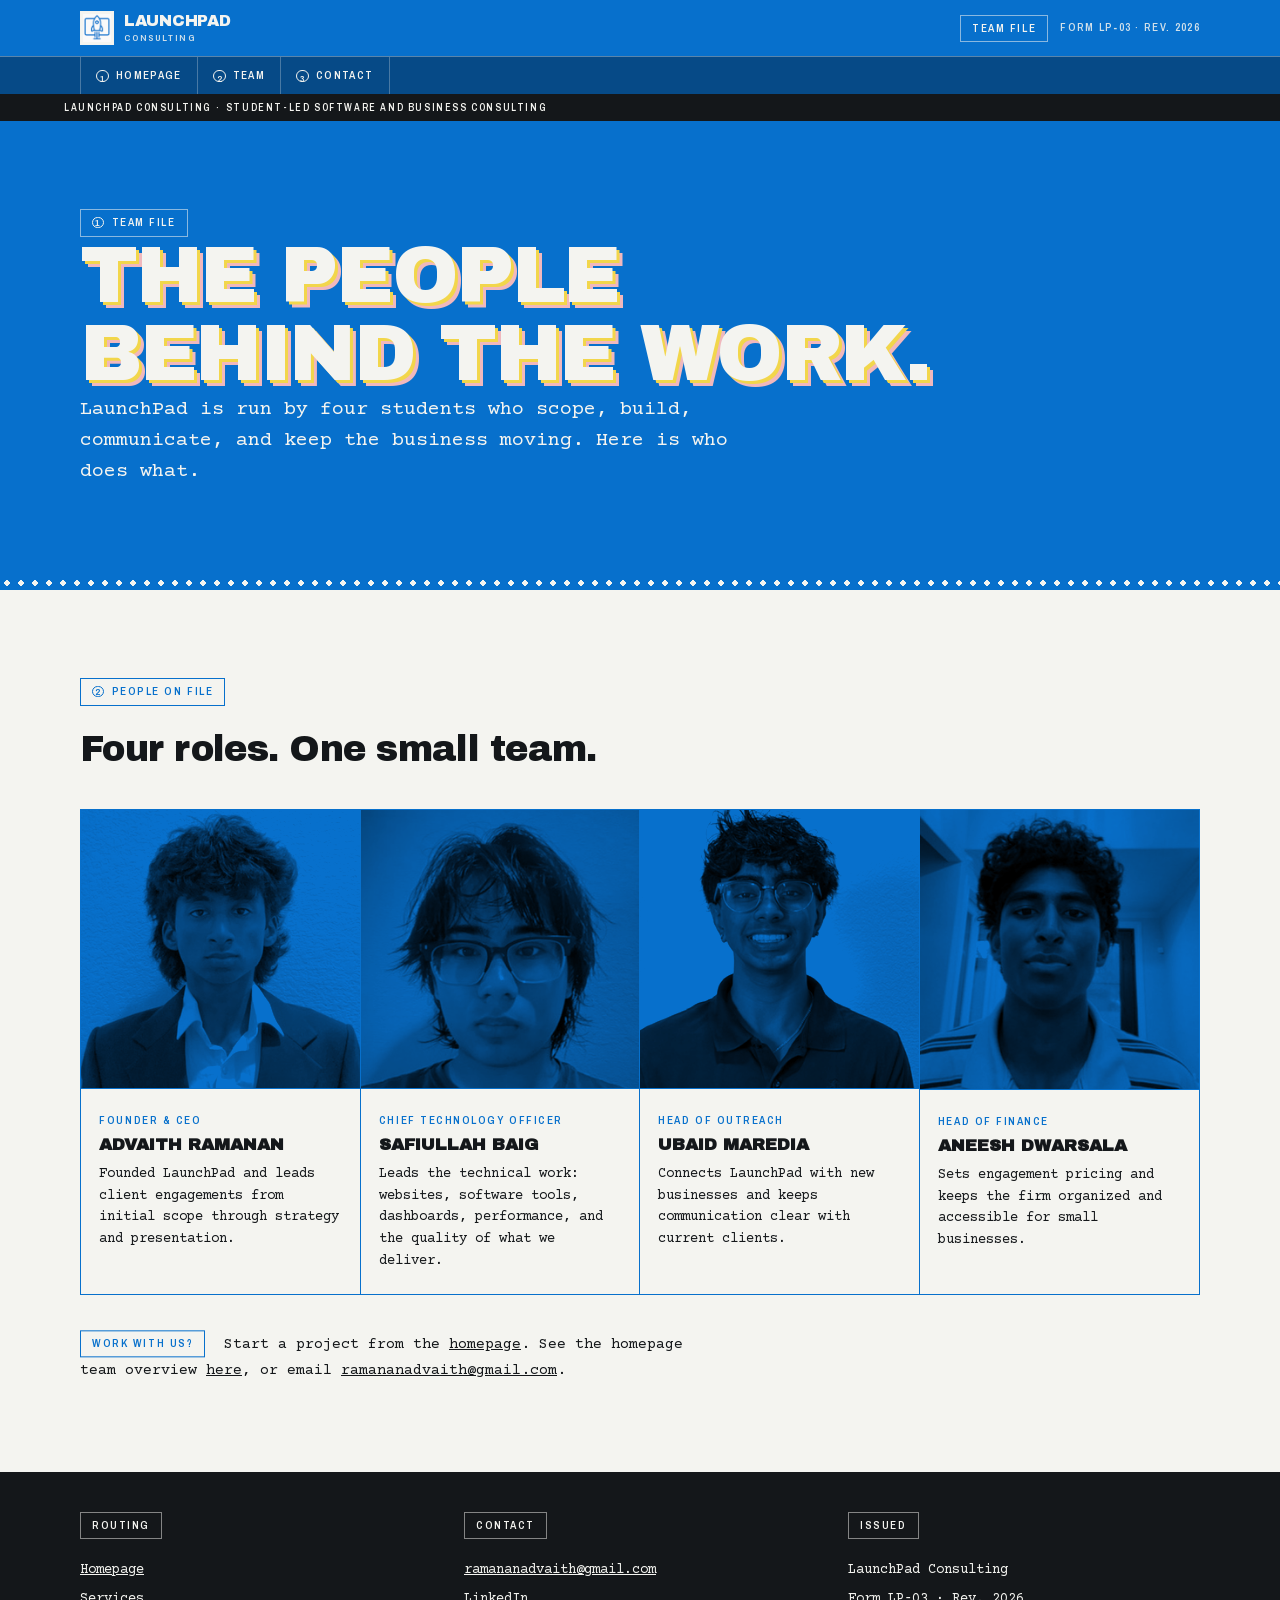
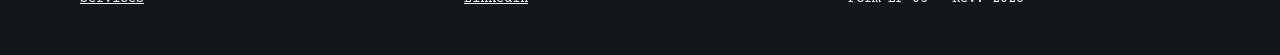
==== team/index.html @ 58563352 "Expand consulting site SEO and team pages" ====
<!DOCTYPE html>
<html lang="en">
<head>
<meta charset="utf-8">
<meta name="viewport" content="width=device-width, initial-scale=1">
<title>Team | LaunchPad Consulting</title>
<meta name="description" content="Meet the student-led team behind LaunchPad Consulting: software, websites, dashboards, and practical business solutions.">
<meta name="robots" content="index, follow">
<link rel="canonical" href="https://launchpadconsulting.xyz/team/">
<meta property="og:type" content="profile">
<meta property="og:site_name" content="LaunchPad Consulting">
<meta property="og:title" content="Team | LaunchPad Consulting">
<meta property="og:description" content="Meet the student-led team behind LaunchPad Consulting.">
<meta property="og:url" content="https://launchpadconsulting.xyz/team/">
<meta property="og:image" content="https://launchpadconsulting.xyz/assets/logo.png">
<script type="application/ld+json">
{
  "@context": "https://schema.org",
  "@graph": [
    {
      "@type": "Organization",
      "@id": "https://launchpadconsulting.xyz/#organization",
      "name": "LaunchPad Consulting",
      "url": "https://launchpadconsulting.xyz/"
    },
    {
      "@type": "CollectionPage",
      "@id": "https://launchpadconsulting.xyz/team/#webpage",
      "name": "Team | LaunchPad Consulting",
      "url": "https://launchpadconsulting.xyz/team/",
      "isPartOf": {"@id": "https://launchpadconsulting.xyz/#website"},
      "about": {"@id": "https://launchpadconsulting.xyz/#organization"}
    },
    {
      "@type": "Person",
      "name": "Advaith Ramanan",
      "jobTitle": "Founder & CEO",
      "worksFor": {"@id": "https://launchpadconsulting.xyz/#organization"},
      "image": "https://launchpadconsulting.xyz/assets/team/advaith_ramanan.jpg"
    },
    {
      "@type": "Person",
      "name": "Safiullah Baig",
      "jobTitle": "Chief Technology Officer",
      "description": "Leads LaunchPad's technical work, including websites, software tools, dashboards, performance, and delivery quality.",
      "worksFor": {"@id": "https://launchpadconsulting.xyz/#organization"},
      "image": "https://launchpadconsulting.xyz/assets/team/safiullah_baig.jpg"
    },
    {
      "@type": "Person",
      "name": "Ubaid Maredia",
      "jobTitle": "Head of Outreach",
      "worksFor": {"@id": "https://launchpadconsulting.xyz/#organization"},
      "image": "https://launchpadconsulting.xyz/assets/team/ubaid_maredia.jpg"
    },
    {
      "@type": "Person",
      "name": "Aneesh Dwarsala",
      "jobTitle": "Head of Finance",
      "worksFor": {"@id": "https://launchpadconsulting.xyz/#organization"},
      "image": "https://launchpadconsulting.xyz/assets/team/aneesh_dwarsala.jpg"
    }
  ]
}
</script>
<link rel="icon" href="../assets/logo.png">
<link rel="stylesheet" href="../styles.css">
</head>
<body>
<a class="skip" href="#team-list">Skip to team</a>
<header class="masthead">
  <div class="masthead__bar">
    <a class="masthead__mark" href="../">
      <img src="../assets/mark.png" alt="" width="40" height="40" aria-hidden="true">
      <span class="masthead__name">LaunchPad<span> Consulting</span></span>
    </a>
    <p class="masthead__meta">
      <span class="plate plate--onblue">Team File</span>
      <span class="masthead__form">Form LP&#8209;03 · Rev. 2026</span>
    </p>
  </div>
  <nav class="masthead__nav" aria-label="Site navigation">
    <ul>
      <li><a href="../"><i aria-hidden="true">1</i> Homepage</a></li>
      <li><a href="#team-list"><i aria-hidden="true">2</i> Team</a></li>
      <li><a href="../#contact"><i aria-hidden="true">3</i> Contact</a></li>
    </ul>
  </nav>
  <p class="instruct">
    <span>LaunchPad Consulting<span aria-hidden="true"> · </span></span>
    <span>Student-led software and business consulting</span>
  </p>
</header>
<main>
  <section class="part part--blue" aria-labelledby="team-title">
    <div class="wrap">
      <p class="plate plate--onblue"><i aria-hidden="true">1</i> Team file</p>
      <h1 id="team-title" class="display display--carbon">The people<br>behind the work.</h1>
      <p class="lede">LaunchPad is run by four students who scope, build, communicate, and keep the business moving. Here is who does what.</p>
    </div>
  </section>
  <div class="perf" role="presentation"></div>
  <section class="part part--bond part--rule" id="team-list" aria-labelledby="team-list-title">
    <div class="wrap">
      <p class="plate"><i aria-hidden="true">2</i> People on file</p>
      <h2 id="team-list-title" class="heading">Four roles. One small team.</h2>
      <ul class="crew">
        <li class="crew__member">
          <div class="portrait"><img src="../assets/team/advaith_ramanan.jpg" alt="Advaith Ramanan" width="640" height="640"></div>
          <div class="crew__plate"><span class="plate">Founder &amp; CEO</span><h3>Advaith Ramanan</h3><p>Founded LaunchPad and leads client engagements from initial scope through strategy and presentation.</p></div>
        </li>
        <li class="crew__member">
          <div class="portrait"><img src="../assets/team/safiullah_baig.jpg" alt="Safiullah Baig" width="640" height="640"></div>
          <div class="crew__plate"><span class="plate">Chief Technology Officer</span><h3>Safiullah Baig</h3><p>Leads the technical work: websites, software tools, dashboards, performance, and the quality of what we deliver.</p></div>
        </li>
        <li class="crew__member">
          <div class="portrait"><img src="../assets/team/ubaid_maredia.jpg" alt="Ubaid Maredia" width="640" height="640"></div>
          <div class="crew__plate"><span class="plate">Head of Outreach</span><h3>Ubaid Maredia</h3><p>Connects LaunchPad with new businesses and keeps communication clear with current clients.</p></div>
        </li>
        <li class="crew__member">
          <div class="portrait"><img src="../assets/team/aneesh_dwarsala.jpg" alt="Aneesh Dwarsala" width="640" height="640"></div>
          <div class="crew__plate"><span class="plate">Head of Finance</span><h3>Aneesh Dwarsala</h3><p>Sets engagement pricing and keeps the firm organized and accessible for small businesses.</p></div>
        </li>
      </ul>
      <p class="note"><span class="plate">Work with us?</span> Start a project from the <a href="../#contact">homepage</a>. See the homepage team overview <a href="../#team">here</a>, or email <a href="mailto:ramananadvaith@gmail.com">ramananadvaith@gmail.com</a>.</p>
    </div>
  </section>
</main>
<footer class="foot">
  <div class="wrap foot__grid">
    <div><span class="plate">Routing</span><ul class="routing"><li><a href="../">Homepage</a></li><li><a href="../#services">Services</a></li></ul></div>
    <div><span class="plate">Contact</span><ul class="routing"><li><a href="mailto:ramananadvaith@gmail.com">ramananadvaith@gmail.com</a></li><li><a href="https://www.linkedin.com/company/launchpad-consulting-network/" rel="noopener">LinkedIn</a></li></ul></div>
    <div><span class="plate">Issued</span><ul class="routing"><li>LaunchPad Consulting</li><li>Form LP&#8209;03 · Rev. 2026</li></ul></div>
  </div>
</footer>
</body>
</html>
---- styles.css ----
/* ==========================================================================
   LaunchPad Consulting — the work order
   Flat process inks on carbonless stock. No radius, no shadow, no gradient
   except the perforation repeat. See DESIGN.md.
   ========================================================================== */

@font-face{font-family:"Archivo Black";src:url("assets/fonts/archivo-black.woff2") format("woff2");font-weight:400;font-style:normal;font-display:swap}
@font-face{font-family:"Archivo Narrow";src:url("assets/fonts/archivo-narrow-600.woff2") format("woff2");font-weight:600;font-style:normal;font-display:swap}
@font-face{font-family:"Courier Prime";src:url("assets/fonts/courier-prime-400.woff2") format("woff2");font-weight:400;font-style:normal;font-display:swap}
@font-face{font-family:"Courier Prime";src:url("assets/fonts/courier-prime-700.woff2") format("woff2");font-weight:700;font-style:normal;font-display:swap}

:root{
  /* inks */
  --ink-blue:#0770cc;
  --ink-blue-deep:#064a87;
  --ink-black:#14171a;
  --ink-red:#c8322b;
  /* stamp inks for the tinted stocks — the bright red and press blue drop
     below 4.5:1 on canary and pink, so the darker mixes carry those parts */
  --ink-red-deep:#9e2119;
  --ink-blue-onstock:#064a87;
  /* stocks */
  --stock-bond:#f4f4f0;
  --stock-canary:#f2d64b;
  --stock-pink:#f0b8bd;
  --stock-manila:#d9cfae;

  --rule:1px solid var(--ink-blue);
  --rule-thick:2px solid var(--ink-blue);

  --display:"Archivo Black",Impact,"Haettenschweiler",sans-serif;
  --label:"Archivo Narrow","Arial Narrow",Arial,sans-serif;
  --data:"Courier Prime","Courier New",Courier,monospace;

  --gap:clamp(1.25rem,3.5vw,2.75rem);
  --pad:clamp(1.25rem,5vw,4.5rem);
}

*,*::before,*::after{box-sizing:border-box}
html{-webkit-text-size-adjust:100%}
body{
  margin:0;
  background:var(--stock-bond);
  color:var(--ink-black);
  font-family:var(--data);
  font-size:clamp(1rem,.96rem + .18vw,1.0625rem);
  line-height:1.62;
  overflow-x:hidden;
}
img{max-width:100%;height:auto;display:block}
a{color:inherit}
ul,ol{margin:0;padding:0;list-style:none}
h1,h2,h3,p{margin:0}

/* nothing rounds, nothing floats */
*{border-radius:0}

.wrap{max-width:78rem;margin-inline:auto;padding-inline:var(--pad)}

.skip{
  position:absolute;left:.5rem;top:-4rem;z-index:100;
  background:var(--ink-red);color:#fff;padding:.7rem 1.1rem;
  font-family:var(--label);text-transform:uppercase;letter-spacing:.12em;
  font-size:.8rem;text-decoration:none;transition:top .12s;
}
.skip:focus{top:.5rem}

/* --------------------------------------------------------------- plates */
.plate{
  display:inline-flex;align-items:center;gap:.5rem;
  font-family:var(--label);font-weight:600;
  text-transform:uppercase;letter-spacing:.14em;
  font-size:.6875rem;line-height:1;
  padding:.45rem .7rem;
  border:var(--rule);
  color:var(--ink-blue);
  background:var(--stock-bond);
}
.plate i{
  font-style:normal;display:inline-grid;place-items:center;
  width:1.15em;height:1.15em;border:1px solid currentColor;border-radius:50%;
  font-size:.9em;padding-top:.05em;
}
.plate--onblue{color:var(--stock-bond);border-color:rgba(244,244,240,.55);background:transparent}

/* --------------------------------------------------------------- type */
.display{
  font-family:var(--display);font-weight:400;
  font-size:clamp(2.1rem,1rem + 5.4vw,5rem);
  line-height:.98;letter-spacing:-.03em;
  text-transform:uppercase;
  text-wrap:balance;
}
.display--sm{font-size:clamp(1.9rem,1rem + 4vw,3.6rem)}
/* carbon misregistration: the second and third copies printed a hair off the
   first. Flat hard offsets, no blur — this is a press artefact, not elevation. */
.display--carbon{
  text-shadow:
     3px 3px 0 var(--stock-canary),
     6px 6px 0 var(--stock-pink);
}
/* the offsets scale down with the type, or they crowd the letterforms */
@media (max-width:560px){.display--carbon{text-shadow:1.5px 1.5px 0 var(--stock-canary),3px 3px 0 var(--stock-pink)}}

.heading{
  font-family:var(--display);font-weight:400;
  font-size:clamp(1.35rem,.95rem + 1.7vw,2.25rem);
  line-height:1.08;letter-spacing:-.02em;
  text-wrap:balance;
  max-width:22ch;
}

.lede{font-size:clamp(1.02rem,.95rem + .45vw,1.25rem);line-height:1.55;max-width:56ch}
.fineprint{font-size:.8125rem;line-height:1.5;opacity:.78;max-width:52ch}

/* --------------------------------------------------------------- parts */
.part{padding-block:clamp(2.75rem,7vw,5.5rem)}
.part--bond{background:var(--stock-bond)}
.part--blue{background:var(--ink-blue);color:var(--stock-bond)}
.part--deep{background:var(--ink-blue-deep);color:var(--stock-bond)}
.part--canary{background:var(--stock-canary)}
.part--pink{background:var(--stock-pink)}
.part--rule{border-top:var(--rule)}

.part--canary .plate,
.part--pink .plate{background:transparent;border-color:var(--ink-black);color:var(--ink-black)}

/* the tear line between parts */
.perf{
  height:14px;
  background:
    radial-gradient(circle at 7px 7px, var(--stock-bond) 2.6px, transparent 2.8px) 0 0/14px 14px,
    var(--ink-blue);
  border-block:var(--rule);
}

/* --------------------------------------------------------------- masthead */
.masthead{position:sticky;top:0;z-index:50;background:var(--ink-blue);color:var(--stock-bond)}
.masthead__bar{
  display:flex;flex-wrap:wrap;gap:1rem;align-items:center;justify-content:space-between;
  max-width:78rem;margin-inline:auto;padding:.7rem var(--pad);
}
.masthead__mark{display:flex;align-items:center;gap:.65rem;text-decoration:none}
.masthead__mark img{width:34px;height:34px;background:var(--stock-bond);padding:2px;border:1px solid rgba(244,244,240,.5)}
.masthead__name{
  font-family:var(--display);text-transform:uppercase;
  font-size:1rem;letter-spacing:-.01em;line-height:1;
}
.masthead__name span{font-family:var(--label);font-weight:600;letter-spacing:.16em;font-size:.62rem;display:block;margin-top:.28rem;opacity:.85}
.masthead__meta{display:flex;align-items:center;gap:.75rem;flex-wrap:wrap}
.masthead__form{font-family:var(--label);font-weight:600;text-transform:uppercase;letter-spacing:.12em;font-size:.6875rem;opacity:.85}

.masthead__nav{border-top:1px solid rgba(244,244,240,.35);background:var(--ink-blue-deep)}
.masthead__nav ul{
  display:flex;max-width:78rem;margin-inline:auto;padding-inline:var(--pad);
  overflow-x:auto;scrollbar-width:none;
}
.masthead__nav ul::-webkit-scrollbar{display:none}
.masthead__nav a{
  display:flex;align-items:center;gap:.45rem;white-space:nowrap;
  padding:.6rem .95rem;text-decoration:none;
  font-family:var(--label);font-weight:600;text-transform:uppercase;
  letter-spacing:.12em;font-size:.6875rem;
  border-right:1px solid rgba(244,244,240,.28);
}
.masthead__nav li:first-child a{border-left:1px solid rgba(244,244,240,.28)}
.masthead__nav a i{
  font-style:normal;display:inline-grid;place-items:center;
  width:1.35em;height:1.35em;border:1px solid currentColor;border-radius:50%;font-size:.85em;
}
.masthead__nav a:hover{background:var(--ink-blue)}

/* the instruction line printed across the top of every carbonless pad */
.instruct{
  display:flex;flex-wrap:wrap;align-items:center;gap:.1rem .35rem;
  max-width:78rem;margin-inline:auto;padding:.42rem var(--pad);
  background:var(--ink-black);color:var(--stock-bond);
  font-family:var(--label);font-weight:600;text-transform:uppercase;
  letter-spacing:.16em;font-size:.625rem;line-height:1.3;
}
.instruct__legend{display:inline-flex;gap:.25rem;margin-left:.15rem}
.instruct .chip{width:.62rem;height:.62rem}
.masthead .instruct{max-width:none}
.masthead .instruct > *{max-width:78rem}

/* --------------------------------------------------------------- 1 scope */
.scope{
  display:grid;gap:var(--gap);margin-top:1.75rem;
  grid-template-columns:minmax(0,1.45fr) minmax(0,1fr);
  align-items:start;
}
.scope__main .lede{margin-top:1.5rem}
.actions{display:flex;flex-wrap:wrap;gap:.85rem;margin-top:2rem}

.btn{
  display:inline-flex;align-items:center;gap:.6rem;
  font-family:var(--label);font-weight:600;text-transform:uppercase;
  letter-spacing:.14em;font-size:.8125rem;
  padding:1rem 1.5rem;text-decoration:none;
  border:var(--rule-thick);
  transition:background .12s,color .12s,border-color .12s;
}
.btn--stamp{background:var(--stock-bond);color:var(--ink-blue);border-color:var(--stock-bond)}
.btn--stamp:hover{background:var(--stock-canary);border-color:var(--stock-canary);color:var(--ink-black)}
.btn--light{background:var(--stock-canary);border-color:var(--stock-canary);color:var(--ink-black)}
.btn--light:hover{background:var(--stock-bond);border-color:var(--stock-bond);color:var(--ink-blue-deep)}
.btn--ghost{background:transparent;color:var(--stock-bond);border-color:rgba(244,244,240,.6)}
.btn--ghost:hover{border-color:var(--stock-bond);background:rgba(244,244,240,.12)}

.ticket{border:1px solid rgba(244,244,240,.55)}
.ticket__row{padding:1.15rem 1.25rem;border-bottom:1px dashed rgba(244,244,240,.5)}
.ticket__row:last-child{border-bottom:0}
.ticket__row--foot{display:flex;align-items:center;justify-content:space-between;gap:1rem}
.ticket__row--foot .fineprint{margin:0}
.ticket__row .plate{margin-bottom:.7rem}
.ticket__row p{font-size:.9375rem;line-height:1.5}
.ticket__row p + p{margin-top:.6rem}
.part--blue .fineprint{opacity:.8}

/* --------------------------------------------------------------- 2 services */
.part .plate + .heading{margin-top:1.5rem}

/* printed caption block on the left, line-item table on the right */
.split{
  display:grid;gap:var(--gap);
  grid-template-columns:minmax(0,20rem) minmax(0,1fr);
  align-items:start;
}
.split__caption{position:sticky;top:7.5rem}
.split__caption .heading{max-width:16ch}
.split__caption .note{margin-top:1.75rem}

.lines{border-top:var(--rule)}
.line{
  display:grid;
  grid-template-columns:2.4rem 3.2rem minmax(0,1fr);
  align-items:start;gap:0 1rem;
  padding:1.35rem 0;
  border-bottom:var(--rule);
}
.line__box{
  width:1.15rem;height:1.15rem;border:var(--rule-thick);margin-top:.32rem;
  background:
    linear-gradient(to bottom right,transparent calc(50% - 1px),var(--ink-blue) calc(50% - 1px),var(--ink-blue) calc(50% + 1px),transparent calc(50% + 1px)),
    linear-gradient(to bottom left,transparent calc(50% - 1px),var(--ink-blue) calc(50% - 1px),var(--ink-blue) calc(50% + 1px),transparent calc(50% + 1px));
}
.line__no{
  font-family:var(--label);font-weight:600;color:var(--ink-blue);
  letter-spacing:.1em;font-size:.8125rem;padding-top:.42rem;
}
.line__body h3{
  font-family:var(--display);font-size:1.0625rem;text-transform:uppercase;
  letter-spacing:.005em;line-height:1.2;
}
.line__body p{margin-top:.5rem;max-width:64ch;font-size:.9375rem;line-height:1.6}

.note{margin-top:2.25rem;font-size:.9375rem;max-width:70ch;line-height:1.7}
.note .plate{margin-right:.6rem;transform:translateY(-.06em)}

/* --------------------------------------------------------------- 3 crew */
.crew{
  display:grid;gap:0;margin-top:2.5rem;
  grid-template-columns:repeat(4,minmax(0,1fr));
  border:var(--rule);
}
.crew__member{border-right:var(--rule);display:flex;flex-direction:column}
.crew__member:last-child{border-right:0}

/* one-colour reproduction, as a form photo would be printed: highlights take
   the press blue, shadows drop to black. Applied identically to all four so
   studio portraits and phone selfies read as one set. */
.portrait{background:var(--ink-blue);isolation:isolate;border-bottom:var(--rule)}
.portrait img{
  width:100%;aspect-ratio:1;object-fit:cover;
  filter:grayscale(1) brightness(1.14) contrast(1.08);
  mix-blend-mode:multiply;
}
.crew__plate{padding:1.1rem 1.15rem 1.35rem;flex:1}
.crew__plate .plate{border:0;padding:0;background:transparent;margin-bottom:.55rem}
.crew__plate h3{font-family:var(--display);font-size:1.0625rem;text-transform:uppercase;line-height:1.15}
.crew__plate p{margin-top:.6rem;font-size:.875rem;line-height:1.55}

.about{
  margin-top:2.5rem;border:var(--rule);
  padding:1.6rem clamp(1.1rem,3vw,2rem);
  background:var(--stock-manila);
  display:grid;gap:var(--gap);
  grid-template-columns:minmax(0,1.35fr) minmax(0,1fr);
  align-items:start;
}
.about .plate{border-color:var(--ink-black);color:var(--ink-black);background:transparent;margin-bottom:1rem}
.about p{max-width:60ch}
.about p + p{margin-top:1rem}

/* the form's own spec block — ruled key/value rows */
.spec{margin:0;border-top:1px solid rgba(20,23,26,.35)}
.spec > div{
  display:grid;grid-template-columns:minmax(0,9rem) minmax(0,1fr);gap:1rem;
  padding:.6rem 0;border-bottom:1px solid rgba(20,23,26,.35);
}
.spec dt{
  font-family:var(--label);font-weight:600;text-transform:uppercase;
  letter-spacing:.12em;font-size:.6875rem;padding-top:.28em;
}
.spec dd{margin:0;font-size:.875rem;line-height:1.45}

/* --------------------------------------------------------------- 4 files */
.files{margin-top:2.5rem;border:2px solid var(--ink-black)}
.file{
  display:grid;
  grid-template-columns:8rem minmax(0,1fr) 15rem;
  gap:.35rem 1.5rem;align-items:center;
  padding:1.25rem clamp(1rem,2.5vw,1.5rem);
  border-bottom:1px solid var(--ink-black);
}
.file:last-child{border-bottom:0}
.file .plate{grid-row:span 2;align-self:start;margin-top:.2rem}
.file h3{font-family:var(--display);font-size:1.125rem;text-transform:uppercase;line-height:1.15}
.file h3 a{text-decoration:none;border-bottom:2px solid var(--ink-black)}
.file h3 a:hover{background:var(--ink-black);color:var(--stock-canary);border-color:transparent}
.file__sector{grid-column:2;font-size:.875rem;line-height:1.45}
.file__status{grid-column:3;grid-row:1 / span 2;justify-self:end;text-align:right}
.file--open .fineprint{grid-column:2;font-size:.8125rem;margin-top:.15rem}

/* --------------------------------------------------------------- 5 remarks */
.remarks__intro{margin-top:1.25rem;max-width:62ch;font-size:.9375rem}
.remarks{
  display:grid;gap:0;margin-top:2.25rem;
  grid-template-columns:repeat(3,minmax(0,1fr));
  border:2px solid var(--ink-black);
}
.remark{padding:1.35rem;border-right:1px solid var(--ink-black)}
.remark:last-child{border-right:0}
.remark__field{margin:1.15rem 0 1.4rem;display:grid;gap:1.4rem}
.remark__field span{display:block;height:1px;background:var(--ink-black);opacity:.45}
.remark__field span:last-child{width:62%}
.remark__sig{border-top:1px dashed var(--ink-black);padding-top:1.15rem}
/* signature and date rules — the part the client actually fills in */
.sigline{margin:1.25rem 0 0}
.sigline > div{display:grid;grid-template-columns:auto minmax(0,1fr);gap:.6rem;align-items:end;margin-top:.85rem}
.sigline dt{
  font-family:var(--label);font-weight:600;text-transform:uppercase;
  letter-spacing:.12em;font-size:.625rem;
}
.sigline dd{margin:0;border-bottom:1px solid var(--ink-black);height:1.05rem;opacity:.55}
/* the rotated stamp must stay inside its box at every column width */
.remark__sig .stamp{font-size:.6875rem;letter-spacing:.1em;padding:.5rem .65rem;max-width:100%}
.part--pink .note a{color:var(--ink-black)}

/* --------------------------------------------------------------- 6 order */
.order{
  display:grid;gap:var(--gap);margin-top:2.25rem;
  grid-template-columns:minmax(0,1fr) minmax(0,1.1fr);
  align-items:start;
}
.order__fields{border-top:1px solid rgba(244,244,240,.45)}
.order__fields li{
  display:grid;grid-template-columns:5.5rem minmax(0,1fr);gap:1rem;align-items:baseline;
  padding:1.05rem 1rem 1.05rem 0;border-bottom:1px solid rgba(244,244,240,.45);
  font-size:.9375rem;
}
.order__fields .plate{flex:none;justify-self:start}
.order__action .fineprint{margin-top:1.1rem}
.order__action .fineprint a{color:var(--stock-canary)}

/* --------------------------------------------------------------- stamps */
.stamp{
  display:inline-block;
  font-family:var(--label);font-weight:600;text-transform:uppercase;
  letter-spacing:.16em;font-size:.75rem;line-height:1;
  padding:.55rem .8rem;
  border:2px solid var(--ink-red);color:var(--ink-red);
  transform:rotate(-4deg);
  transform-origin:left center;
}
.stamp--blue{border-color:var(--ink-blue-onstock);color:var(--ink-blue-onstock);transform:rotate(-6deg)}
/* canary and pink need the darker inks to clear 4.5:1 */
.part--canary .stamp,.part--pink .stamp{border-color:var(--ink-red-deep);color:var(--ink-red-deep)}
.part--canary .stamp--blue{border-color:var(--ink-blue-onstock);color:var(--ink-blue-onstock)}
.stamp--light{border-color:var(--stock-bond);color:var(--stock-bond);transform:rotate(-3deg)}
.stamp--outline{border-style:dashed;transform:rotate(-5deg);opacity:.85}
.file__status .stamp{transform-origin:right center}

.stamp--pending{opacity:0}
.stamp--struck{animation:strike 200ms cubic-bezier(.2,.9,.25,1) forwards}
@keyframes strike{
  0%  {opacity:0;transform:rotate(-4deg) scale(1.22)}
  70% {opacity:1;transform:rotate(-4deg) scale(.985)}
  100%{opacity:1;transform:rotate(-4deg) scale(1)}
}
.stamp--blue.stamp--struck{animation-name:strike-blue}
@keyframes strike-blue{
  0%{opacity:0;transform:rotate(-6deg) scale(1.22)}70%{opacity:1;transform:rotate(-6deg) scale(.985)}100%{opacity:1;transform:rotate(-6deg) scale(1)}
}
.stamp--light.stamp--struck{animation-name:strike-light}
@keyframes strike-light{
  0%{opacity:0;transform:rotate(-3deg) scale(1.22)}70%{opacity:1;transform:rotate(-3deg) scale(.985)}100%{opacity:1;transform:rotate(-3deg) scale(1)}
}
.stamp--outline.stamp--struck{animation-name:strike-outline}
@keyframes strike-outline{
  0%{opacity:0;transform:rotate(-5deg) scale(1.22)}70%{opacity:.85;transform:rotate(-5deg) scale(.985)}100%{opacity:.85;transform:rotate(-5deg) scale(1)}
}

/* --------------------------------------------------------------- footer */
.foot{background:var(--ink-black);color:var(--stock-bond);padding-block:2.5rem}
.foot__grid{display:grid;gap:2rem;grid-template-columns:repeat(3,minmax(0,1fr))}
.foot .plate{border-color:rgba(244,244,240,.5);color:var(--stock-bond);background:transparent;margin-bottom:1rem}
.routing li{display:flex;align-items:center;gap:.6rem;font-size:.875rem;padding:.22rem 0}
.routing a{color:var(--stock-bond)}
.chip{width:.85rem;height:.85rem;border:1px solid rgba(244,244,240,.6);flex:none}
.chip--bond{background:var(--stock-bond)}
.chip--canary{background:var(--stock-canary)}
.chip--pink{background:var(--stock-pink)}

/* --------------------------------------------------------------- focus */
a:focus-visible,button:focus-visible{
  outline:2px solid var(--ink-red);outline-offset:2px;
}
.part--blue a:focus-visible,.part--deep a:focus-visible,
.masthead a:focus-visible,.foot a:focus-visible{
  outline-color:var(--stock-canary);
}

/* --------------------------------------------------------------- responsive */
@media (max-width:1080px){
  .split,.about{grid-template-columns:1fr}
  .split__caption{position:static}
  .split__caption .heading{max-width:22ch}
  .crew{grid-template-columns:repeat(2,minmax(0,1fr))}
  .crew__member:nth-child(2n){border-right:0}
  .crew__member:nth-child(-n+2){border-bottom:var(--rule)}
  .remarks{grid-template-columns:1fr}
  .remark{border-right:0;border-bottom:1px solid var(--ink-black)}
  .remark:last-child{border-bottom:0}
}

@media (max-width:860px){
  .scope,.order{grid-template-columns:1fr}
  .file{grid-template-columns:minmax(0,1fr);gap:.5rem}
  .file .plate{grid-row:auto;justify-self:start}
  .file__sector,.file--open .fineprint{grid-column:1}
  .file__status{grid-column:1;grid-row:auto;justify-self:start;text-align:left;margin-top:.35rem}
  .file__status .stamp{transform-origin:left center}
  .foot__grid{grid-template-columns:1fr}
}

@media (max-width:560px){
  .crew{grid-template-columns:1fr}
  .crew__member{border-right:0;border-bottom:var(--rule)}
  .crew__member:last-child{border-bottom:0}
  .line{grid-template-columns:1.9rem minmax(0,1fr);gap:0 .8rem}
  .line__no{display:none}
  .order__fields li{grid-template-columns:1fr;gap:.5rem}
  .masthead__name span{display:none}
  .display{font-size:clamp(1.85rem,7.4vw,2.4rem)}
}

@media (prefers-reduced-motion:reduce){
  *,*::before,*::after{animation-duration:.001ms !important;transition-duration:.001ms !important}
  .stamp--pending{opacity:1}
  .stamp--outline.stamp--pending{opacity:.85}
}
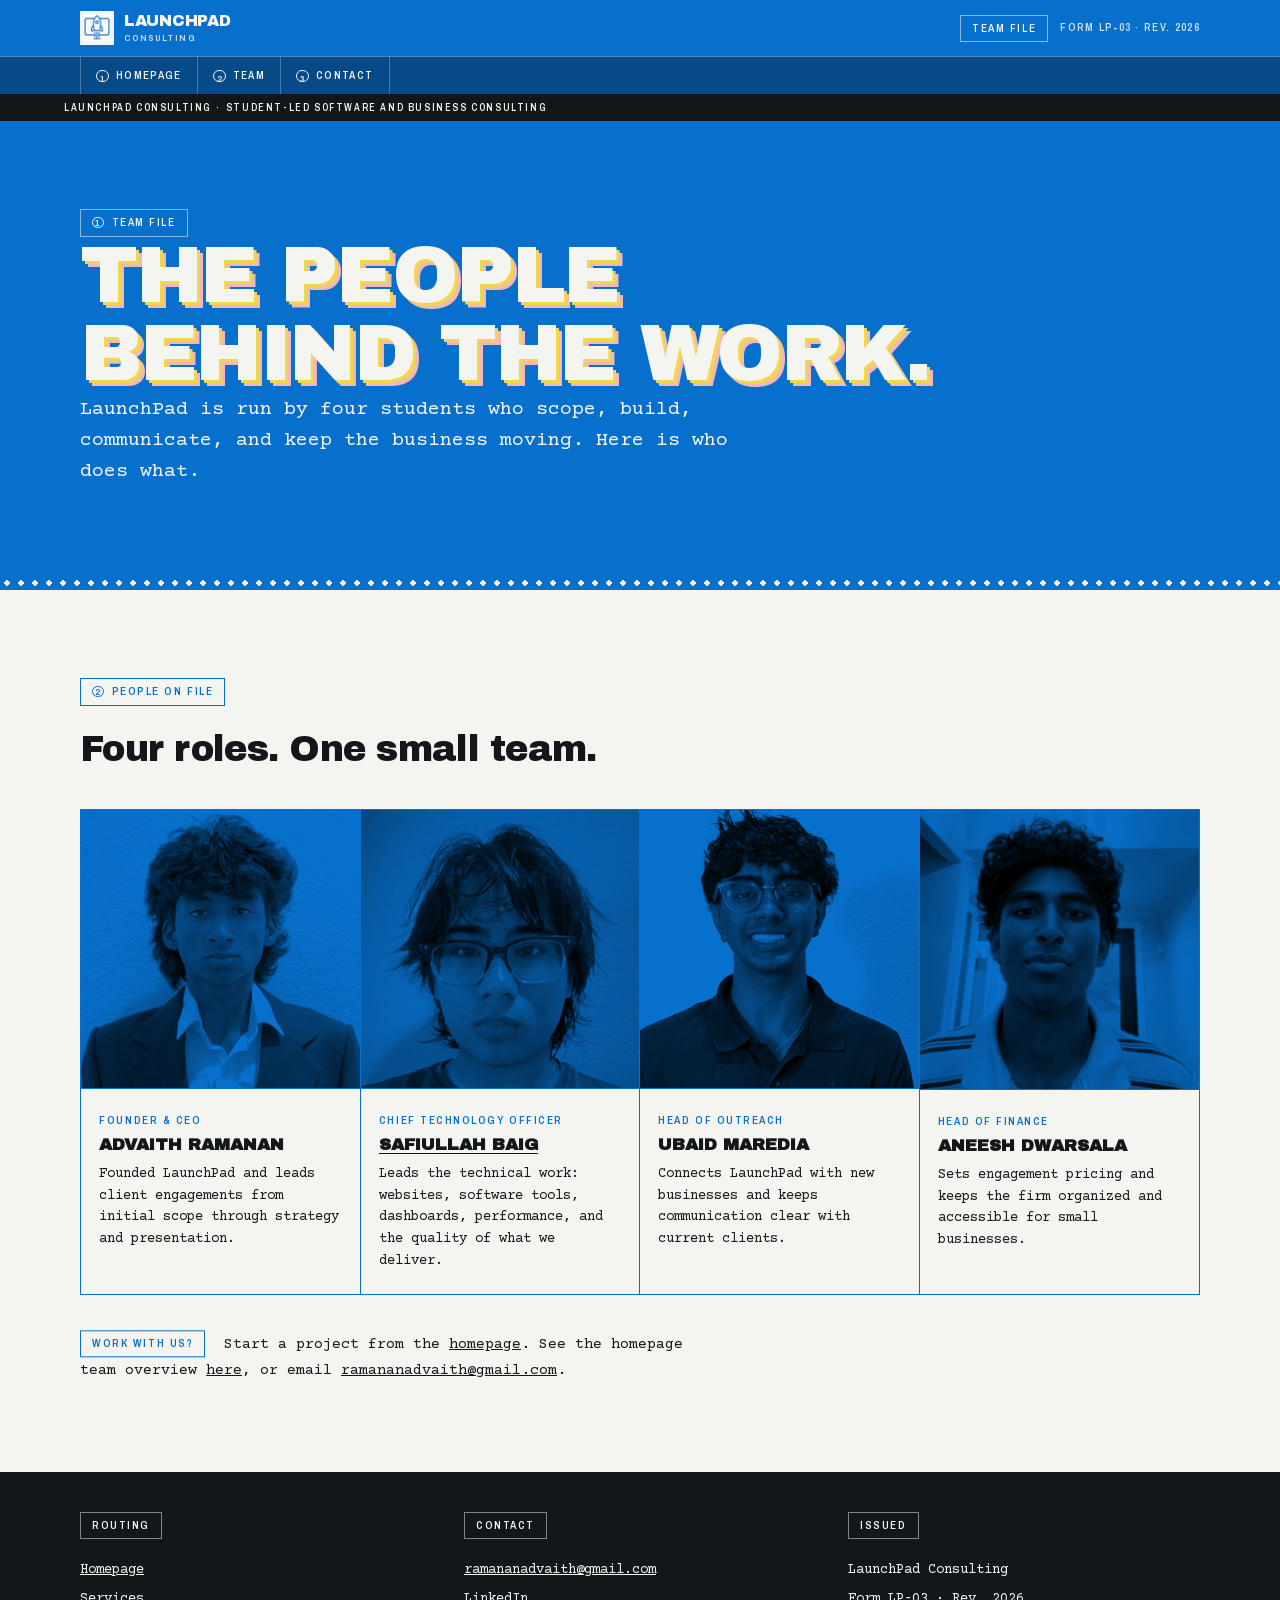
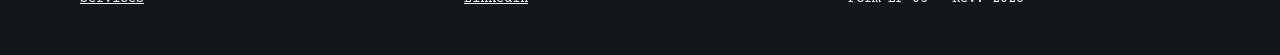
==== commit d544b67b: "Link CTO identity and strengthen organization schema" ====
--- a/team/index.html
+++ b/team/index.html
@@ -41,10 +41,13 @@
     {
       "@type": "Person",
       "name": "Safiullah Baig",
+      "@id": "https://safiullahbaig.com/#person",
+      "url": "https://safiullahbaig.com/",
       "jobTitle": "Chief Technology Officer",
       "description": "Leads LaunchPad's technical work, including websites, software tools, dashboards, performance, and delivery quality.",
       "worksFor": {"@id": "https://launchpadconsulting.xyz/#organization"},
-      "image": "https://launchpadconsulting.xyz/assets/team/safiullah_baig.jpg"
+      "image": "https://launchpadconsulting.xyz/assets/team/safiullah_baig.jpg",
+      "sameAs": ["https://github.com/bagel786"]
     },
     {
       "@type": "Person",
@@ -111,7 +114,7 @@
         </li>
         <li class="crew__member">
           <div class="portrait"><img src="../assets/team/safiullah_baig.jpg" alt="Safiullah Baig" width="640" height="640"></div>
-          <div class="crew__plate"><span class="plate">Chief Technology Officer</span><h3>Safiullah Baig</h3><p>Leads the technical work: websites, software tools, dashboards, performance, and the quality of what we deliver.</p></div>
+          <div class="crew__plate"><span class="plate">Chief Technology Officer</span><h3><a href="https://safiullahbaig.com/" rel="me">Safiullah Baig</a></h3><p>Leads the technical work: websites, software tools, dashboards, performance, and the quality of what we deliver.</p></div>
         </li>
         <li class="crew__member">
           <div class="portrait"><img src="../assets/team/ubaid_maredia.jpg" alt="Ubaid Maredia" width="640" height="640"></div>
--- a/styles.css
+++ b/styles.css
@@ -278,6 +278,8 @@
 .crew__plate{padding:1.1rem 1.15rem 1.35rem;flex:1}
 .crew__plate .plate{border:0;padding:0;background:transparent;margin-bottom:.55rem}
 .crew__plate h3{font-family:var(--display);font-size:1.0625rem;text-transform:uppercase;line-height:1.15}
+.crew__plate h3 a{text-decoration-thickness:1px;text-underline-offset:.18em}
+.crew__plate h3 a:hover,.crew__plate h3 a:focus-visible{color:var(--ink-blue-deep)}
 .crew__plate p{margin-top:.6rem;font-size:.875rem;line-height:1.55}
 
 .about{
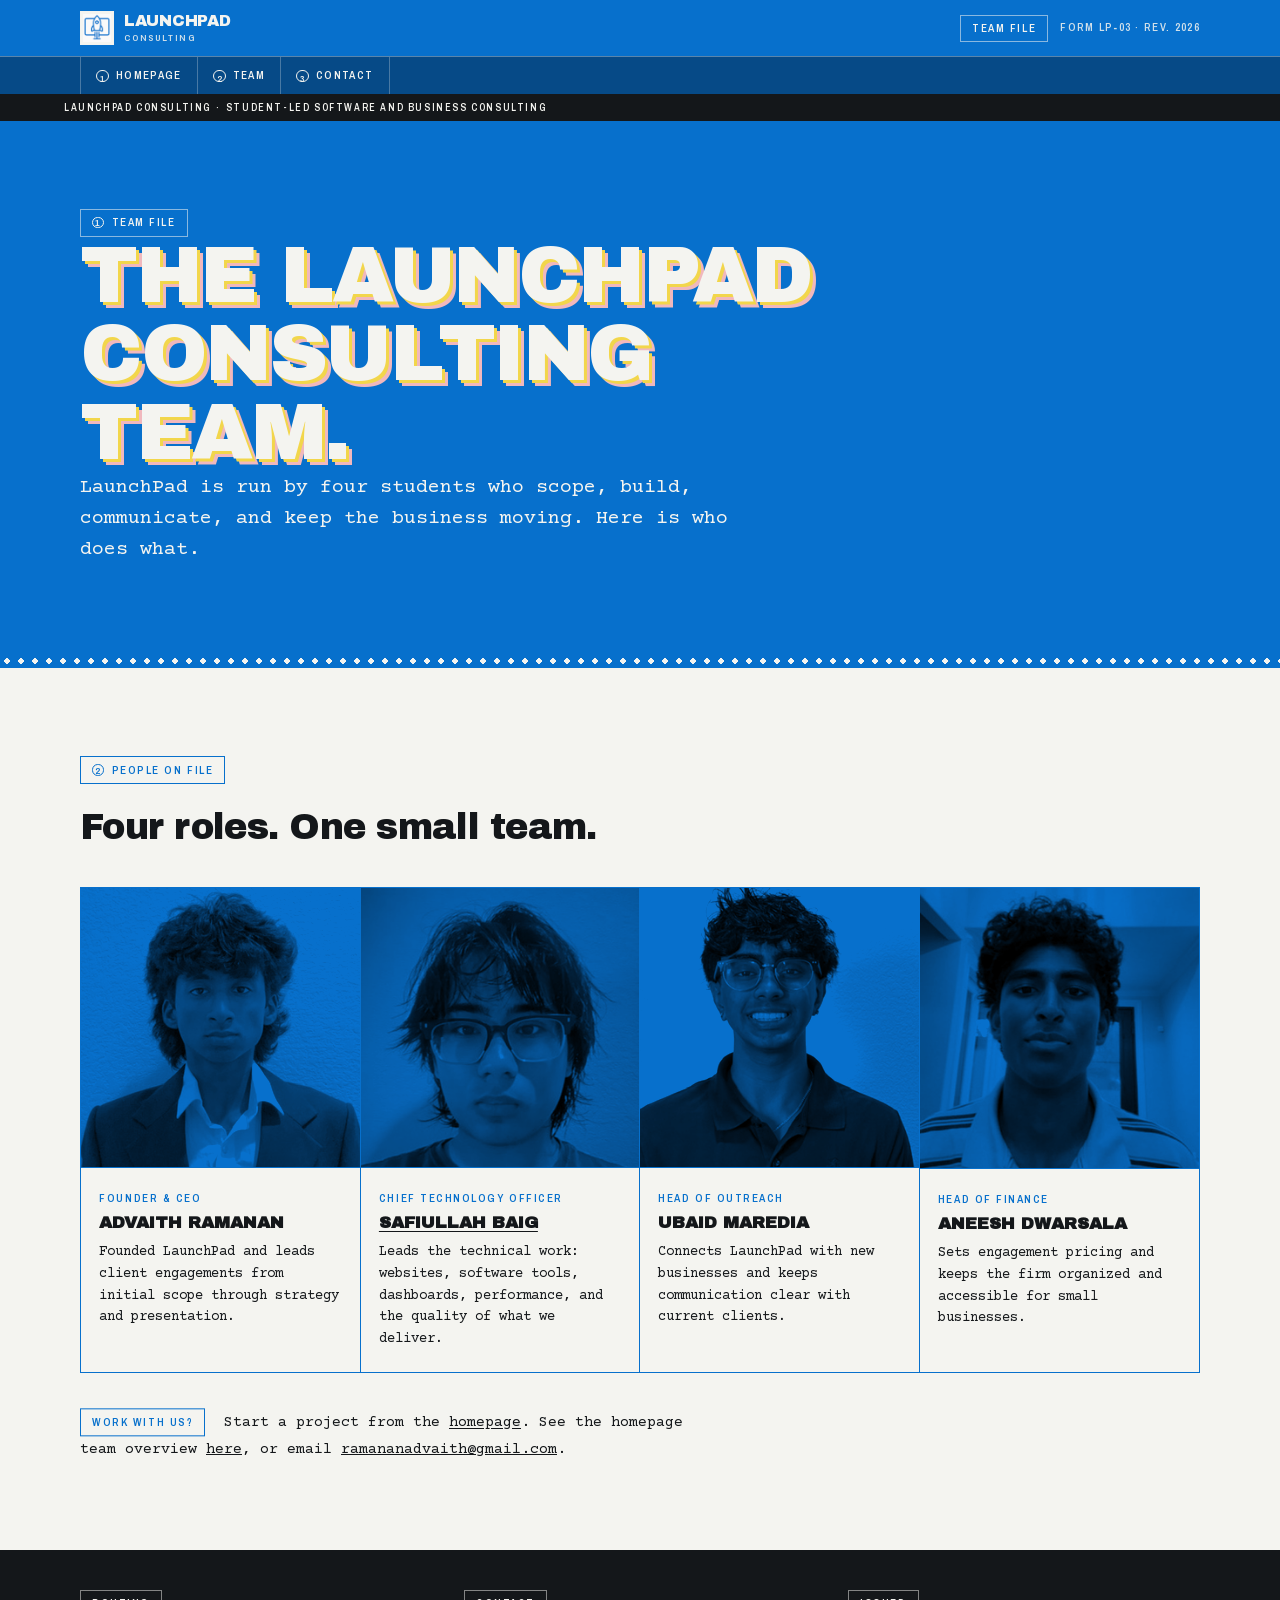
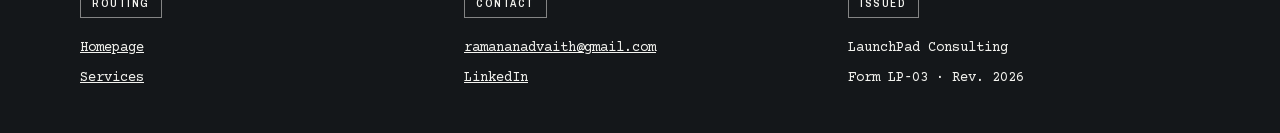
==== commit 799ddd2b: "Clarify branded page headings" ====
--- a/team/index.html
+++ b/team/index.html
@@ -98,7 +98,7 @@
   <section class="part part--blue" aria-labelledby="team-title">
     <div class="wrap">
       <p class="plate plate--onblue"><i aria-hidden="true">1</i> Team file</p>
-      <h1 id="team-title" class="display display--carbon">The people<br>behind the work.</h1>
+      <h1 id="team-title" class="display display--carbon">The LaunchPad Consulting<br>team.</h1>
       <p class="lede">LaunchPad is run by four students who scope, build, communicate, and keep the business moving. Here is who does what.</p>
     </div>
   </section>
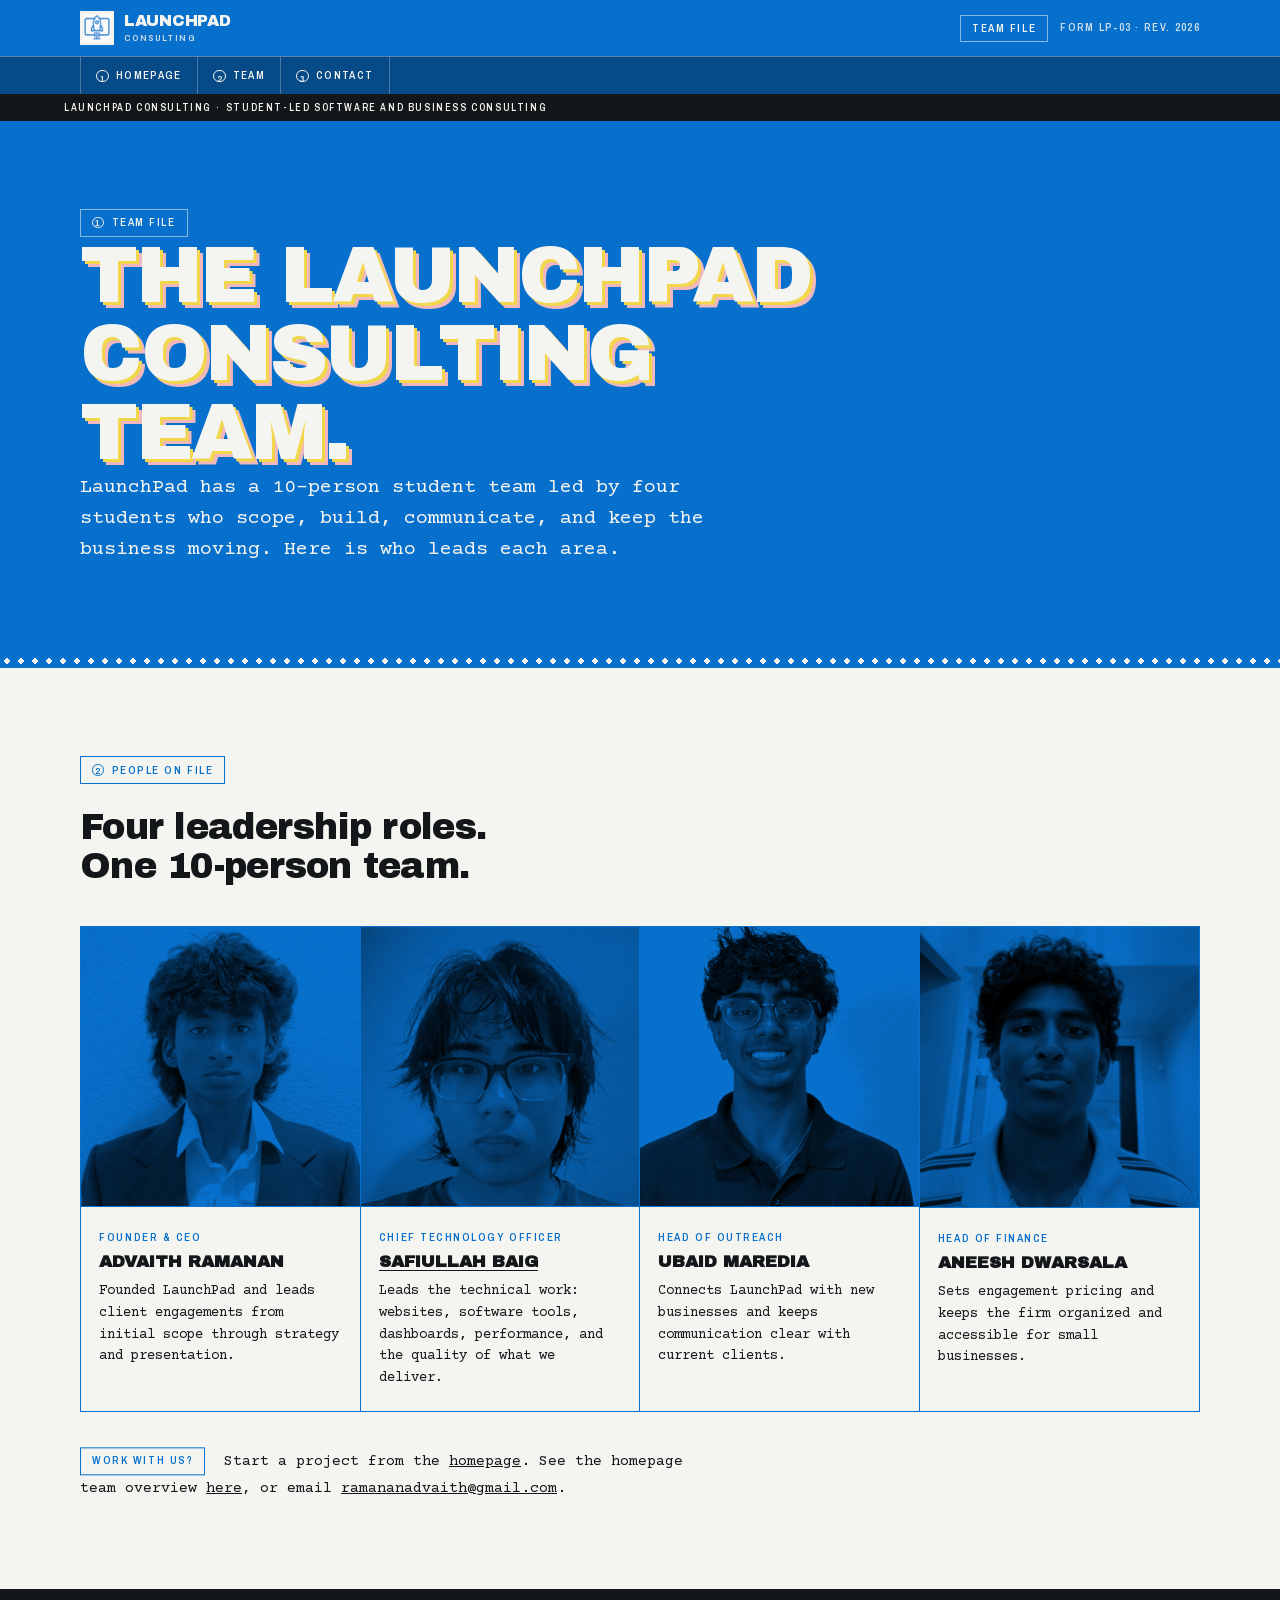
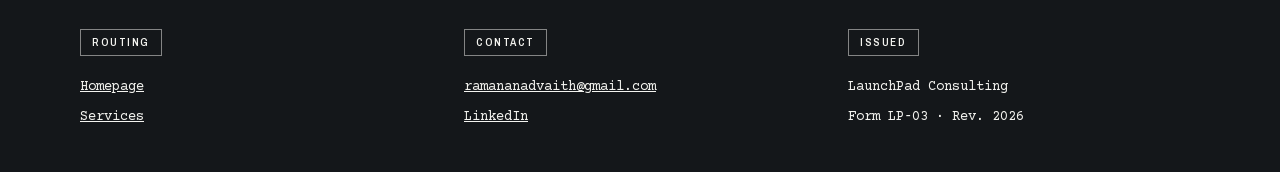
==== commit a0196540: "Clarify LaunchPad team and revenue figures" ====
--- a/team/index.html
+++ b/team/index.html
@@ -4,13 +4,13 @@
 <meta charset="utf-8">
 <meta name="viewport" content="width=device-width, initial-scale=1">
 <title>Team | LaunchPad Consulting</title>
-<meta name="description" content="Meet the student-led team behind LaunchPad Consulting: software, websites, dashboards, and practical business solutions.">
+<meta name="description" content="Meet the four-person leadership group behind LaunchPad Consulting's 10-person student team.">
 <meta name="robots" content="index, follow">
 <link rel="canonical" href="https://launchpadconsulting.xyz/team/">
 <meta property="og:type" content="profile">
 <meta property="og:site_name" content="LaunchPad Consulting">
 <meta property="og:title" content="Team | LaunchPad Consulting">
-<meta property="og:description" content="Meet the student-led team behind LaunchPad Consulting.">
+<meta property="og:description" content="Meet the four-person leadership group behind LaunchPad Consulting's 10-person student team.">
 <meta property="og:url" content="https://launchpadconsulting.xyz/team/">
 <meta property="og:image" content="https://launchpadconsulting.xyz/assets/logo.png">
 <script type="application/ld+json">
@@ -21,7 +21,8 @@
       "@type": "Organization",
       "@id": "https://launchpadconsulting.xyz/#organization",
       "name": "LaunchPad Consulting",
-      "url": "https://launchpadconsulting.xyz/"
+      "url": "https://launchpadconsulting.xyz/",
+      "numberOfEmployees": {"@type": "QuantitativeValue", "value": 10}
     },
     {
       "@type": "CollectionPage",
@@ -99,14 +100,14 @@
     <div class="wrap">
       <p class="plate plate--onblue"><i aria-hidden="true">1</i> Team file</p>
       <h1 id="team-title" class="display display--carbon">The LaunchPad Consulting<br>team.</h1>
-      <p class="lede">LaunchPad is run by four students who scope, build, communicate, and keep the business moving. Here is who does what.</p>
+      <p class="lede">LaunchPad has a 10-person student team led by four students who scope, build, communicate, and keep the business moving. Here is who leads each area.</p>
     </div>
   </section>
   <div class="perf" role="presentation"></div>
   <section class="part part--bond part--rule" id="team-list" aria-labelledby="team-list-title">
     <div class="wrap">
       <p class="plate"><i aria-hidden="true">2</i> People on file</p>
-      <h2 id="team-list-title" class="heading">Four roles. One small team.</h2>
+      <h2 id="team-list-title" class="heading">Four leadership roles. One 10-person team.</h2>
       <ul class="crew">
         <li class="crew__member">
           <div class="portrait"><img src="../assets/team/advaith_ramanan.jpg" alt="Advaith Ramanan" width="640" height="640"></div>
